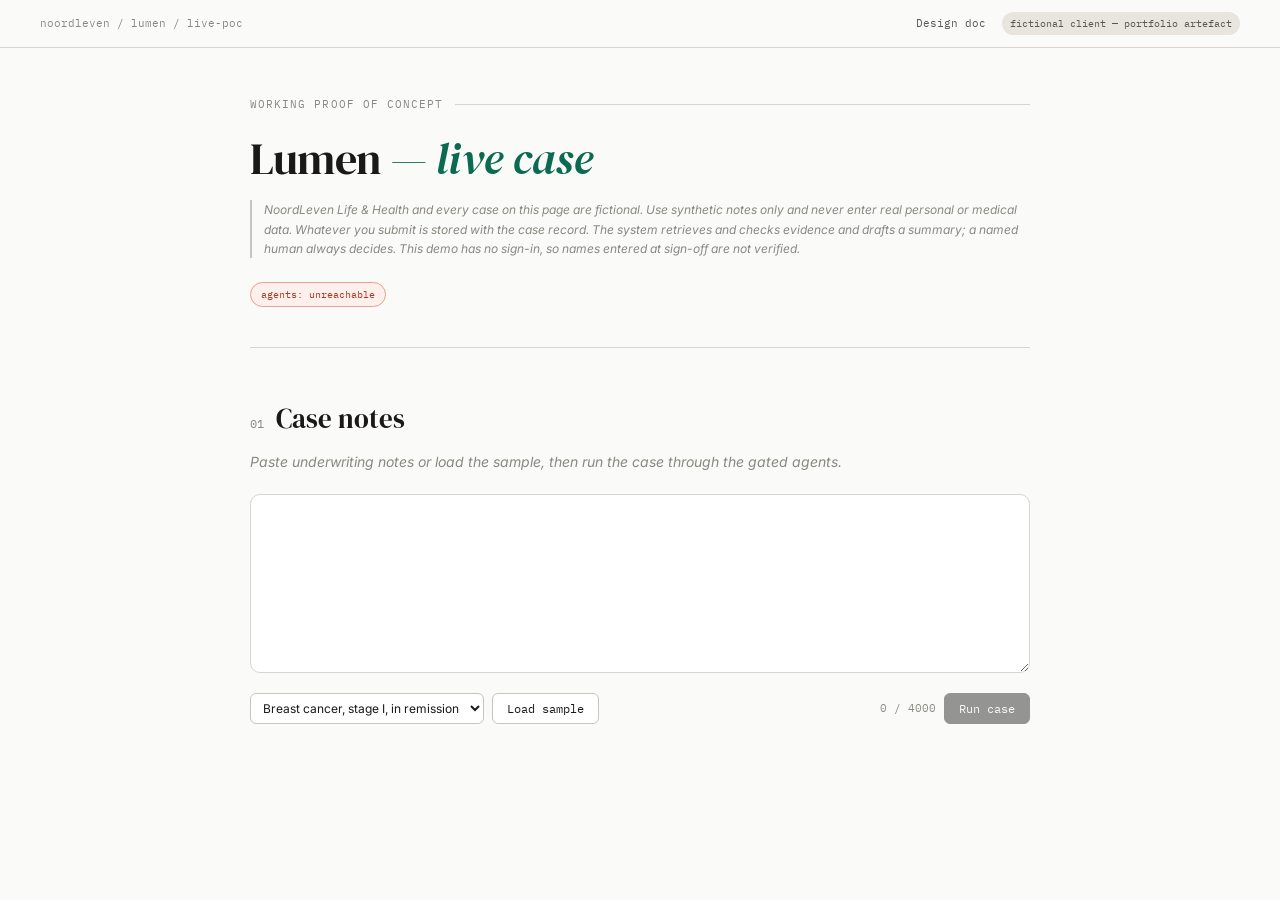
==== app/web/index.html @ e2744443 "Add the case viewer shell, warm-up endpoint and static hosting" ====
<!DOCTYPE html>
<html lang="en">
<head>
<meta charset="utf-8">
<meta name="viewport" content="width=device-width, initial-scale=1">
<title>Lumen — live case</title>
<link rel="preconnect" href="https://fonts.googleapis.com">
<link href="https://fonts.googleapis.com/css2?family=DM+Serif+Display&family=IBM+Plex+Mono:wght@400;500&family=Inter:wght@400;500&display=swap" rel="stylesheet">
<link rel="stylesheet" href="app.css">
</head>
<body>
<div class="topbar">
  <div class="topbar-breadcrumb">noordleven / lumen / live-poc</div>
  <div class="topbar-right">
    <a class="topbar-link" href="https://raosiddharthp.github.io/Lumen/">Design doc</a>
    <span class="topbar-tag">fictional client — portfolio artefact</span>
  </div>
</div>

<main class="content">
  <header class="doc-header">
    <div class="doc-eyebrow">Working proof of concept</div>
    <h1 class="doc-title">Lumen <em>— live case</em></h1>
    <div class="doc-disclaimer">NoordLeven Life &amp; Health and every case on this page are fictional. Use synthetic notes only and never enter real personal or medical data. Whatever you submit is stored with the case record. The system retrieves and checks evidence and drafts a summary; a named human always decides. This demo has no sign-in, so names entered at sign-off are not verified.</div>
    <div class="status-row"><span id="warm" class="chip">agents: checking…</span></div>
  </header>

  <section class="section">
    <h2 class="section-heading"><span class="section-num">01</span> Case notes</h2>
    <p class="section-kicker">Paste underwriting notes or load the sample, then run the case through the gated agents.</p>
    <textarea id="notes" maxlength="4000" rows="7" spellcheck="false" aria-label="Case notes"></textarea>
    <div class="form-row">
      <div class="form-left">
        <select id="sample" aria-label="Sample case"></select>
        <button id="load" type="button" class="btn">Load sample</button>
      </div>
      <div class="form-right">
        <span id="count" class="count">0 / 4000</span>
        <button id="run" type="button" class="btn primary" disabled>Run case</button>
      </div>
    </div>
    <div id="progress" class="progress" hidden></div>
  </section>

  <section id="result" class="section" hidden></section>
</main>
<script src="app.js"></script>
</body>
</html>
---- app/web/app.css ----
:root {
  --bg: #fafaf8; --bg2: #f2f0eb; --bg3: #e8e5de;
  --text: #1a1917; --text2: #5a5852; --text3: #8a8880;
  --border: #d8d5ce; --border2: #c8c5be;
  --amber: #b07010; --amber-bg: #fdf4e3; --amber-border: #e8c870;
  --teal: #0a6b52; --teal-bg: #e8f5f0; --teal-border: #80c8b0;
  --purple: #4a40b0; --purple-bg: #f0effe; --purple-border: #b0a8e8;
  --coral: #b03820; --coral-bg: #fdf0ec; --coral-border: #e8a090;
  --blue: #1850a0; --blue-bg: #eaf2fe; --blue-border: #90b8e8;
  --serif: 'DM Serif Display', Georgia, serif;
  --mono: 'IBM Plex Mono', monospace;
  --sans: 'Inter', system-ui, sans-serif;
  --r: 6px; --r-lg: 10px;
}
* { box-sizing: border-box; margin: 0; padding: 0; }
[hidden] { display: none !important; }
body { font-family: var(--sans); background: var(--bg); color: var(--text); font-size: 15px; line-height: 1.7; }

.topbar { display: flex; align-items: center; justify-content: space-between; padding: 0.75rem 2.5rem; border-bottom: 1px solid var(--border); position: sticky; top: 0; background: rgba(250,250,248,0.95); backdrop-filter: blur(8px); z-index: 100; gap: 12px; flex-wrap: wrap; }
.topbar-breadcrumb { font-family: var(--mono); font-size: 11px; color: var(--text3); }
.topbar-right { display: flex; align-items: center; gap: 16px; }
.topbar-tag { font-family: var(--mono); font-size: 10px; padding: 3px 8px; background: var(--bg3); border-radius: 99px; color: var(--text2); }
.topbar-link { font-family: var(--mono); font-size: 11px; color: var(--text2); text-decoration: none; }
.topbar-link:hover { color: var(--text); }

.content { padding: 3rem 2.5rem 5rem; max-width: 860px; margin: 0 auto; }

.doc-header { margin-bottom: 3rem; padding-bottom: 2.5rem; border-bottom: 1px solid var(--border); }
.doc-eyebrow { display: flex; align-items: center; gap: 12px; font-family: var(--mono); font-size: 10.5px; color: var(--text3); text-transform: uppercase; letter-spacing: 0.1em; margin-bottom: 1.25rem; }
.doc-eyebrow::after { content: ''; flex: 1; height: 1px; background: var(--border); }
.doc-title { font-family: var(--serif); font-size: clamp(28px, 4vw, 44px); font-weight: 400; line-height: 1.15; letter-spacing: -0.01em; color: var(--text); margin-bottom: 1rem; }
.doc-title em { font-style: italic; color: var(--teal); }
.doc-disclaimer { font-size: 12px; color: var(--text3); font-style: italic; border-left: 2px solid var(--border2); padding-left: 12px; margin-bottom: 1.5rem; line-height: 1.6; }

.section { margin-bottom: 3.5rem; scroll-margin-top: 90px; }
.section-heading { font-family: var(--serif); font-size: 27px; font-weight: 400; color: var(--text); margin-bottom: 1.25rem; display: flex; align-items: baseline; gap: 12px; }
.section-num { font-family: var(--mono); font-size: 12px; color: var(--text3); }
.section-kicker { font-style: italic; color: var(--text3); font-size: 14px; margin: -0.75rem 0 1.25rem; }

.callout { border-left: 2px solid var(--border2); padding: 1rem 1.25rem; margin: 1.5rem 0; background: var(--bg2); }
.callout.amber { border-color: var(--amber-border); background: var(--amber-bg); }
.callout.teal { border-color: var(--teal-border); background: var(--teal-bg); }
.callout.coral { border-color: var(--coral-border); background: var(--coral-bg); }
.callout-label { font-family: var(--mono); font-size: 10px; text-transform: uppercase; letter-spacing: 0.1em; color: var(--text3); margin-bottom: 4px; }
.callout.amber .callout-label { color: var(--amber); }
.callout.teal .callout-label { color: var(--teal); }
.callout.coral .callout-label { color: var(--coral); }
.callout-body { font-size: 13.5px; line-height: 1.65; color: var(--text2); }
.callout-body code { font-family: var(--mono); font-size: 12px; background: rgba(255,255,255,0.6); padding: 1px 5px; border-radius: 3px; color: var(--text); }

.stat-grid { display: grid; grid-template-columns: repeat(4, 1fr); gap: 0; border: 1px solid var(--border); border-radius: var(--r-lg); overflow: hidden; margin: 0 0 1.5rem; }
.stat-cell { padding: 1.25rem 1.5rem; border-right: 1px solid var(--border); background: white; }
.stat-cell:last-child { border-right: none; }
.stat-value { font-family: var(--serif); font-size: 30px; font-weight: 400; line-height: 1; margin-bottom: 4px; }
.stat-value.amber { color: var(--amber); }
.stat-value.teal { color: var(--teal); }
.stat-value.purple { color: var(--purple); }
.stat-value.coral { color: var(--coral); }
.stat-label { font-family: var(--mono); font-size: 10px; color: var(--text3); text-transform: uppercase; letter-spacing: 0.08em; line-height: 1.4; }

.status-row { display: flex; gap: 8px; flex-wrap: wrap; }
.chip { font-family: var(--mono); font-size: 10px; padding: 3px 10px; border-radius: 99px; background: var(--bg3); color: var(--text2); border: 1px solid var(--border); }
.chip.teal { background: var(--teal-bg); color: var(--teal); border-color: var(--teal-border); }
.chip.amber { background: var(--amber-bg); color: var(--amber); border-color: var(--amber-border); }
.chip.coral { background: var(--coral-bg); color: var(--coral); border-color: var(--coral-border); }

textarea { width: 100%; font-family: var(--mono); font-size: 13px; line-height: 1.6; padding: 1rem; border: 1px solid var(--border); border-radius: var(--r-lg); background: white; color: var(--text); resize: vertical; }
textarea:focus, select:focus, .btn:focus-visible { outline: 2px solid var(--blue-border); outline-offset: 1px; }
.form-row { display: flex; justify-content: space-between; align-items: center; gap: 12px; flex-wrap: wrap; margin-top: 0.75rem; }
.form-left, .form-right { display: flex; align-items: center; gap: 8px; }
select { font-family: var(--sans); font-size: 12px; padding: 6px 8px; border: 1px solid var(--border2); border-radius: var(--r); background: white; color: var(--text); max-width: 260px; }
.btn { font-family: var(--mono); font-size: 12px; padding: 7px 14px; border-radius: var(--r); border: 1px solid var(--border2); background: white; color: var(--text); cursor: pointer; }
.btn:hover:not(:disabled) { background: var(--bg3); }
.btn.primary { background: var(--text); color: var(--bg); border-color: var(--text); }
.btn.primary:hover:not(:disabled) { background: #000; }
.btn:disabled { opacity: 0.45; cursor: not-allowed; }
.count { font-family: var(--mono); font-size: 11px; color: var(--text3); }
.progress { margin-top: 1rem; }

@media (max-width: 640px) {
  .topbar { padding: 0.75rem 1.25rem; }
  .content { padding: 2rem 1.25rem 4rem; }
  .stat-grid { grid-template-columns: repeat(2, 1fr); }
  .stat-cell:nth-child(2) { border-right: none; }
  .stat-cell:nth-child(-n+2) { border-bottom: 1px solid var(--border); }
}
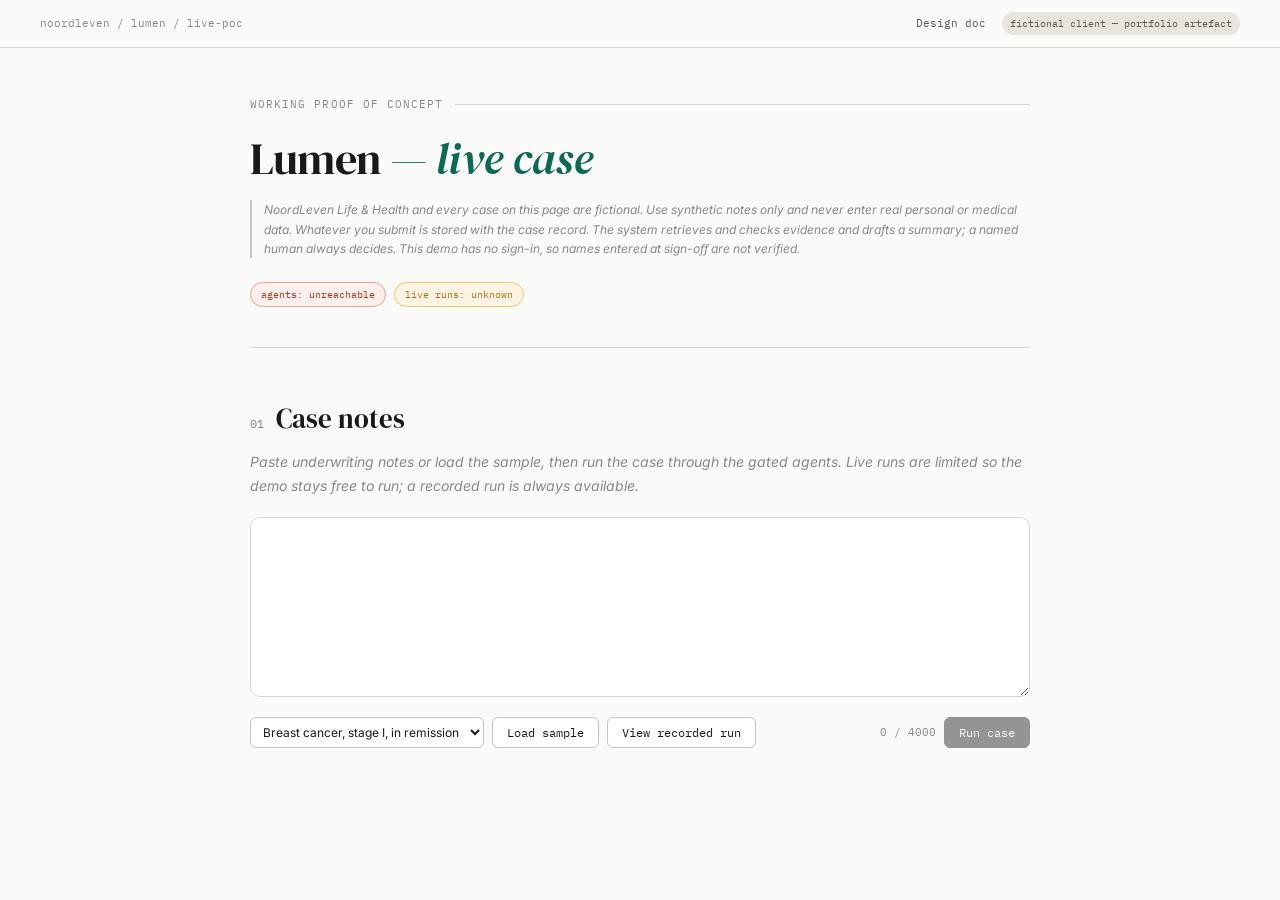
==== commit 2fbaf2e4: "Show live runs left and fall back to the recorded run when a live run is refused or fails" ====
--- a/app/web/index.html
+++ b/app/web/index.html
@@ -22,17 +22,18 @@
     <div class="doc-eyebrow">Working proof of concept</div>
     <h1 class="doc-title">Lumen <em>— live case</em></h1>
     <div class="doc-disclaimer">NoordLeven Life &amp; Health and every case on this page are fictional. Use synthetic notes only and never enter real personal or medical data. Whatever you submit is stored with the case record. The system retrieves and checks evidence and drafts a summary; a named human always decides. This demo has no sign-in, so names entered at sign-off are not verified.</div>
-    <div class="status-row"><span id="warm" class="chip">agents: checking…</span></div>
+    <div class="status-row"><span id="warm" class="chip">agents: checking…</span><span id="left" class="chip">live runs: checking…</span></div>
   </header>
 
   <section class="section">
     <h2 class="section-heading"><span class="section-num">01</span> Case notes</h2>
-    <p class="section-kicker">Paste underwriting notes or load the sample, then run the case through the gated agents.</p>
+    <p class="section-kicker">Paste underwriting notes or load the sample, then run the case through the gated agents. Live runs are limited so the demo stays free to run; a recorded run is always available.</p>
     <textarea id="notes" maxlength="4000" rows="7" spellcheck="false" aria-label="Case notes"></textarea>
     <div class="form-row">
       <div class="form-left">
         <select id="sample" aria-label="Sample case"></select>
         <button id="load" type="button" class="btn">Load sample</button>
+        <button id="recorded" type="button" class="btn">View recorded run</button>
       </div>
       <div class="form-right">
         <span id="count" class="count">0 / 4000</span>
--- a/app/web/app.css
+++ b/app/web/app.css
@@ -84,3 +84,46 @@
   .stat-cell:nth-child(2) { border-right: none; }
   .stat-cell:nth-child(-n+2) { border-bottom: 1px solid var(--border); }
 }
+
+.block { margin-bottom: 3rem; }
+.body-text { font-size: 14.5px; line-height: 1.75; color: var(--text2); margin-bottom: 1rem; }
+.figure-label { font-family: var(--mono); font-size: 10px; text-transform: uppercase; letter-spacing: 0.1em; color: var(--text3); margin: 1.5rem 0 0.5rem; display: flex; align-items: center; gap: 8px; }
+.figure-label::after { content: ''; flex: 1; height: 1px; background: var(--border); }
+
+.comp-table { width: 100%; border-collapse: collapse; font-size: 13px; margin: 1rem 0 1.5rem; background: white; border: 1px solid var(--border); border-radius: var(--r-lg); }
+.comp-table th { font-family: var(--mono); font-size: 10px; text-transform: uppercase; letter-spacing: 0.08em; color: var(--text3); padding: 8px 12px; border-bottom: 1px solid var(--border); text-align: left; background: var(--bg2); }
+.comp-table td { padding: 10px 12px; border-bottom: 1px solid var(--border); color: var(--text2); vertical-align: top; }
+.comp-table td:first-child { font-weight: 500; color: var(--text); }
+.comp-table tr:last-child td { border-bottom: none; }
+
+.sentence { padding: 0.9rem 0; border-bottom: 1px solid var(--border); }
+.sentence:last-child { border-bottom: none; }
+.sentence-text { font-size: 14.5px; color: var(--text); line-height: 1.7; margin-bottom: 0.4rem; }
+.cites { display: flex; flex-wrap: wrap; gap: 6px; align-items: center; }
+.chip.cite { cursor: pointer; background: white; }
+.chip.cite:hover { background: var(--bg3); }
+.chip.cite.active { background: var(--text); color: var(--bg); border-color: var(--text); }
+.passage { margin-top: 0.6rem; padding: 0.8rem 1rem; background: var(--bg2); border-left: 2px solid var(--border2); }
+.passage-text { font-size: 13px; color: var(--text2); line-height: 1.65; }
+
+details.evidence { border-bottom: 1px solid var(--border); padding: 0.55rem 0; }
+details.evidence summary { cursor: pointer; font-size: 13px; color: var(--text); display: flex; align-items: center; gap: 8px; list-style: none; }
+details.evidence summary::-webkit-details-marker { display: none; }
+details.evidence .passage-text { margin: 0.5rem 0 0.25rem; }
+details.evidence.dropped summary { color: var(--text3); }
+
+.signoff-form { border: 1px solid var(--border); border-radius: var(--r-lg); background: white; padding: 1.25rem 1.4rem; display: grid; gap: 0.9rem; }
+.field { display: grid; gap: 4px; }
+.field label { font-family: var(--mono); font-size: 10px; text-transform: uppercase; letter-spacing: 0.08em; color: var(--text3); }
+.field input, .field select, .field textarea { font-family: var(--sans); font-size: 13px; padding: 7px 9px; border: 1px solid var(--border2); border-radius: var(--r); background: white; color: var(--text); width: 100%; max-width: none; }
+.field input:focus, .field textarea:focus { outline: 2px solid var(--blue-border); outline-offset: 1px; }
+.field-row { display: grid; grid-template-columns: repeat(3, 1fr); gap: 0.9rem; }
+.form-error { font-size: 12.5px; color: var(--coral); min-height: 1em; }
+.form-actions { display: flex; align-items: center; gap: 12px; flex-wrap: wrap; }
+.form-note { font-size: 12px; color: var(--text3); font-style: italic; }
+
+@media (max-width: 640px) {
+  .field-row { grid-template-columns: 1fr; }
+}
+
+.status-row { display: flex; flex-wrap: wrap; gap: 8px; }
